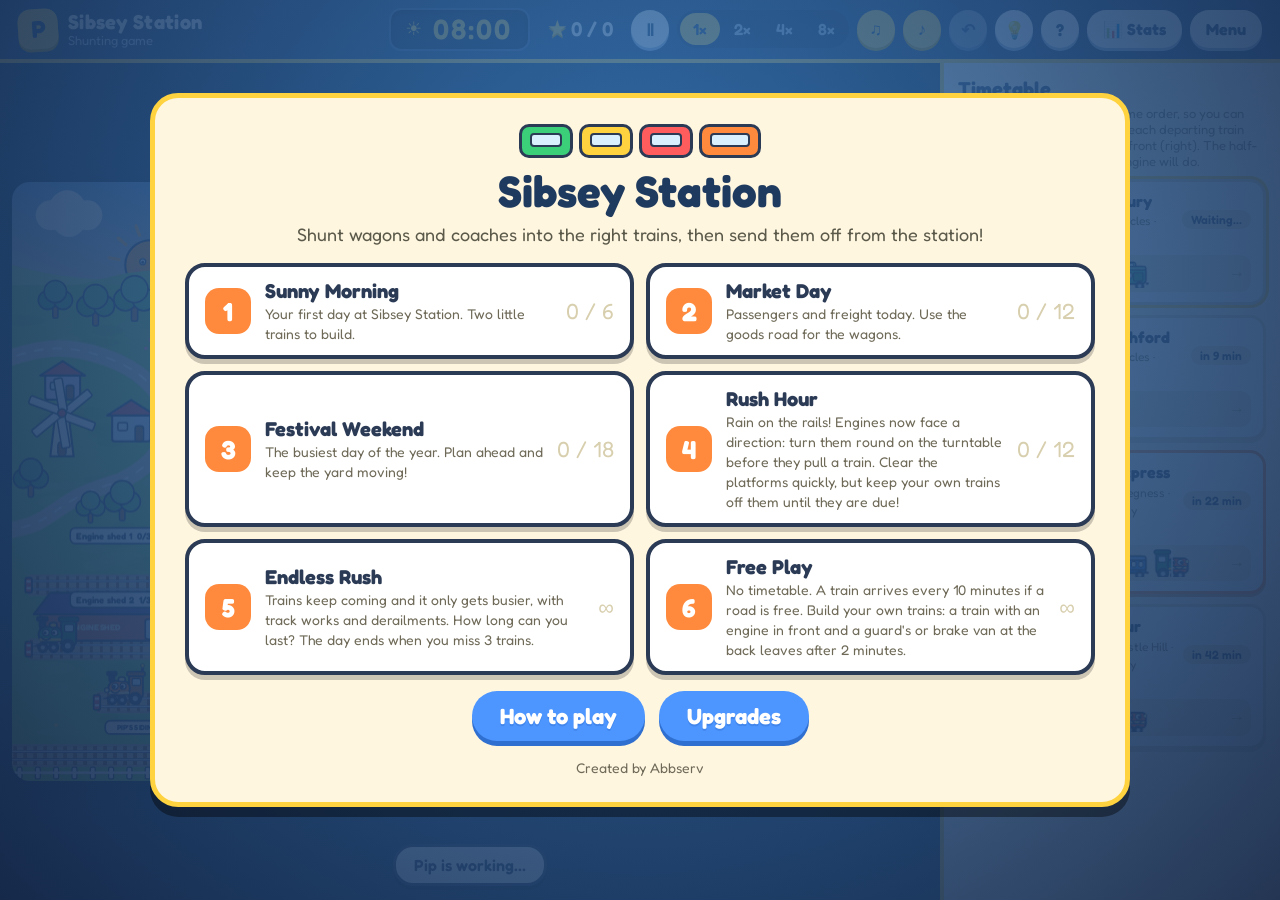
==== index.html @ cd157035 "update" ====
<!doctype html>
<html lang="en">
<head>
  <meta charset="utf-8">
  <meta name="viewport" content="width=device-width, initial-scale=1, viewport-fit=cover">
  <meta name="apple-mobile-web-app-capable" content="yes">
  <meta name="mobile-web-app-capable" content="yes">
  <meta name="apple-mobile-web-app-status-bar-style" content="black-translucent">
  <meta name="apple-mobile-web-app-title" content="Sibsey Station">
  <meta name="theme-color" content="#1f3a5f">
  <title>Sibsey Station</title>
  <link rel="preconnect" href="https://fonts.googleapis.com">
  <link rel="preconnect" href="https://fonts.gstatic.com" crossorigin>
  <link rel="stylesheet" href="https://fonts.googleapis.com/css2?family=Fredoka:wght@400;500;600;700&display=swap">
  <link rel="stylesheet" href="styles.css">
</head>
<body>
  <div id="app">
    <header class="topbar">
      <div class="brand">
        <span class="brand-badge" aria-hidden="true">P</span>
        <span><strong>Sibsey Station</strong><small id="level-name">Shunting game</small></span>
      </div>
      <div class="clock" aria-label="Time"><span id="sky-chip" class="sky-chip" title="Weather">☀️</span><span id="clock">08:00</span></div>
      <div class="stars-total" id="stars-total" title="Stars earned this day"><span class="star-icon">★</span> <span id="star-count">0</span> / <span id="star-max">0</span></div>
      <div class="controls">
        <button class="round" id="pause" type="button" aria-label="Pause">Ⅱ</button>
        <div class="speed" role="group" aria-label="Game speed">
          <button type="button" data-speed="1" class="selected">1×</button>
          <button type="button" data-speed="2">2×</button>
          <button type="button" data-speed="4">4×</button>
          <button type="button" data-speed="8">8×</button>
        </div>
        <button class="round on" id="music" type="button" aria-label="Music on" title="Music">♫</button>
        <button class="round on" id="sound" type="button" aria-label="Sound effects on" title="Sound effects">♪</button>
        <button class="round" id="undo" type="button" aria-label="Undo last move" title="Undo last move (Z)">↶</button>
        <button class="round" id="hint-button" type="button" aria-label="Show a hint" title="Hint (H)">💡</button>
        <button class="round" id="help-button" type="button" aria-label="How to play">?</button>
        <button class="pill" id="call-train" type="button" hidden title="Call the next train in from the main line now">🚆 Call train</button>
        <button class="pill" id="stats-button" type="button" title="Show how the day is going">📊 Stats</button>
        <button class="pill" id="menu-button" type="button">Menu</button>
      </div>
    </header>

    <div id="rotate-hint" class="rotate-hint">
      <span>📱↻ Turn your phone sideways for a bigger board. You can also pinch to zoom.</span>
      <button type="button" id="rotate-close" aria-label="Dismiss">×</button>
    </div>

    <main class="stage">
      <div class="canvas-wrap" id="canvas-wrap">
        <div class="scroller" id="scroller">
        <canvas id="yard" aria-label="The shunting yard. Click a vehicle to pick it up, then click a track to put it there."></canvas>
        </div>
        <div class="zoom-controls" aria-label="Zoom">
          <button type="button" id="zoom-in" aria-label="Zoom in">+</button>
          <button type="button" id="zoom-out" aria-label="Zoom out">−</button>
          <button type="button" id="zoom-fit" aria-label="Fit to screen">⤢</button>
        </div>
        <div id="tutorial" class="tutorial hidden" role="dialog" aria-live="polite">
          <div class="tut-head"><b id="tut-title"></b><span id="tut-step"></span></div>
          <p id="tut-text"></p>
          <div class="tut-row">
            <button class="link" id="tut-skip" type="button">Skip tutorial</button>
            <button class="tut-next" id="tut-next" type="button">Next</button>
          </div>
        </div>
        <div id="hint" class="hint"></div>
        <div id="toasts" class="toasts" aria-live="polite"></div>
      </div>
      <aside class="board">
        <section>
          <h2>Timetable</h2>
          <p class="board-note"><span class="board-dot arrive"></span>Arriving &nbsp; <span class="board-dot"></span>Departing. In time order, so you can see what happens next. Build each departing train like the picture, engine at the front (right). The half-and-half engine means any engine will do.</p>
          <div id="timetable" class="cards"></div>
        </section>
      </aside>
    </main>

    <div id="menu" class="overlay">
      <div class="sheet menu-sheet">
        <div class="logo-train" aria-hidden="true"><span></span><span></span><span></span><span></span></div>
        <h1>Sibsey Station</h1>
        <p class="lead">Shunt wagons and coaches into the right trains, then send them off from the station!</p>
        <div id="levels" class="levels"></div>
        <div class="row">
          <button class="big secondary" id="howto" type="button">How to play</button>
          <button class="big secondary" id="upgrades-button" type="button">Upgrades</button>
        </div>
        <p class="credit">Created by Abbserv</p>
      </div>
    </div>

    <div id="help" class="overlay hidden">
      <div class="sheet">
        <h2>How to play</h2>
        <ol class="steps">
          <li><b>Trains arrive</b> from the main line on the right, at a platform (or the goods road for goods trains), with the engine leading. The road must be <b>empty</b> or the train waits at the red signal, so don't get your own trains ready too early! Passengers get off, then you move the whole train into a siding. There the tired engine uncouples and goes to the shed by itself, and needs a little servicing (🔧) before it can pull another train.</li>
          <li><b>Random events</b> happen in Endless Rush and Free Play. A road can close for track works, and sometimes an arriving train <b>derails</b>. Click the derailed train to call the recovery crew, then wait while they put it back on the rails. A <b>signal failure</b> makes trains leave a road very slowly. If an engine <b>breaks down</b> as its train is about to leave, move the train off it, send the engine to the shed to be serviced again, and fit a new engine.</li>
          <li><b>Engines have a direction</b> on Rush Hour, Endless Rush and Free Play. They wait in the shed nose-first and arrive facing left, so send a serviced engine <b>alone</b> to the <b>turntable</b> to turn it before it pulls a train. One engine can only pull 5 vehicles in Endless Rush and Free Play: longer trains need a second engine at the front.</li>
          <li><b>Special trains</b> earn bonus stars if they leave on time: 👑 VIP trains, ✉️ mail trains (cancelled if they are more than 2 minutes late) and 🚂 heritage trains (steam engine only).</li>
          <li><b>Weather and the time of day</b> change as the day goes on. Rain makes derailments and breakdowns more likely, and fog makes signals fail more often. Late passengers get cross!</li>
          <li><b>Click a vehicle</b> to pick it up. Pip, the little engine, takes it <i>and everything between it and the yard entrance</i> (the left). <b>Engines have their own power</b>, so an engine, or a whole train with its engine in it, drives itself and doesn't need Pip.</li>
          <li><b>Click a track</b> to put them down. Green tracks have room.</li>
          <li><b>Check the Departures board.</b> Build each train with an engine at the front (the right end) and the vehicles in the right order. <b>Any engine will do</b>, steam or diesel.</li>
          <li><b>Park it at its platform</b> before the clock reaches the leaving time. Passengers will hop on, and off it goes!</li>
        </ol>
        <p class="tip">Tips: to turn a train round, move vehicles one at a time to another track. Made a mistake? Press <b>↶</b> (or Z) to undo your last move. Stuck? Press <b>💡</b> (or H) for a hint.</p>
        <div class="row">
          <button class="big secondary" id="replay-tutorial" type="button">Replay the tutorial</button>
          <button class="big" id="help-close" type="button">Got it!</button>
        </div>
      </div>
    </div>

    <div id="upgrades" class="overlay hidden">
      <div class="sheet upgrades-sheet">
        <h2>Upgrades</h2>
        <p class="lead" id="upgrade-stars">★ 0 to spend</p>
        <p class="board-note">Spend the stars you earn on Days 1 to 4. Upgrades last for every day you play from now on.</p>
        <div id="upgrade-list" class="upgrade-list"></div>
        <button class="big" id="upgrades-close" type="button">Back to menu</button>
      </div>
    </div>

    <div id="stats" class="overlay hidden">
      <div class="sheet results-sheet">
        <h2 id="stats-title">Stats</h2>
        <div id="stats-list" class="stat-grid"></div>
        <button class="big" id="stats-close" type="button">Back to the game</button>
      </div>
    </div>

    <div id="results" class="overlay hidden">
      <div class="sheet results-sheet">
        <h2 id="results-title">All done!</h2>
        <div id="results-stars" class="result-stars"></div>
        <p id="results-text" class="lead"></p>
        <div id="results-stats" class="stat-grid"></div>
        <div class="row">
          <button class="big secondary" id="again" type="button">Play again</button>
          <button class="big" id="next" type="button">Next day</button>
        </div>
        <button class="link" id="results-menu" type="button">Back to menu</button>
      </div>
    </div>
  </div>

  <script src="levels.js"></script>
  <script src="yard.js"></script>
  <script src="sound.js"></script>
  <script src="render.js"></script>
  <script src="main.js"></script>
</body>
</html>
---- styles.css ----
:root {
  --navy: #1f3a5f;
  --navy-deep: #16294a;
  --ink: #2b3a55;
  --cream: #fff6e0;
  --sun: #ffd23f;
  --orange: #ff8a3d;
  --green: #3ccf7a;
  --red: #ff5d5d;
  --blue: #4d96ff;
  font-family: 'Fredoka', 'Nunito', 'Trebuchet MS', 'Segoe UI', sans-serif;
}

* { box-sizing: border-box; }
html, body { height: 100%; margin: 0; }
html { -webkit-text-size-adjust: 100%; -webkit-tap-highlight-color: transparent; }
body { background: var(--navy-deep); color: var(--ink); overflow: hidden; -webkit-user-select: none; user-select: none; -webkit-touch-callout: none; }
button { font: inherit; cursor: pointer; }

#app { position: relative; height: 100%; height: 100dvh; padding: env(safe-area-inset-top) env(safe-area-inset-right) env(safe-area-inset-bottom) env(safe-area-inset-left); display: flex; flex-direction: column; }

/* Top bar */
.topbar { flex: 0 0 auto; display: flex; align-items: center; gap: 18px; padding: 8px 18px; background: var(--navy); border-bottom: 4px solid var(--sun); color: #fff; }
.brand { display: flex; align-items: center; gap: 10px; margin-right: auto; }
.brand-badge { width: 40px; height: 40px; display: grid; place-items: center; border-radius: 12px; background: var(--sun); color: var(--navy); font-weight: 700; font-size: 24px; box-shadow: 0 3px 0 #c99a00; transform: rotate(-4deg); }
.brand strong { display: block; font-size: 20px; letter-spacing: .3px; }
.brand small { display: block; margin-top: -2px; color: #bcd1ec; font-size: 13px; }
.clock { padding: 4px 16px; border-radius: 12px; background: #0e1b33; border: 2px solid #3b557f; font: 600 28px/1.1 'Fredoka', monospace; letter-spacing: 2px; color: var(--sun); box-shadow: inset 0 2px 6px #0008; }
.stars-total { font-size: 20px; font-weight: 600; }
.star-icon { color: var(--sun); text-shadow: 0 2px 0 #c99a00; }
.controls { display: flex; align-items: center; gap: 8px; }
.round, .pill { height: 38px; border: 0; border-radius: 19px; background: #fff; color: var(--navy); font-weight: 700; box-shadow: 0 3px 0 #9fb6d6; transition: transform .08s; }
.round { width: 38px; font-size: 17px; }
.pill { padding: 0 16px; }
.round:hover, .pill:hover { transform: translateY(-1px); }
.round:active, .pill:active { transform: translateY(2px); box-shadow: 0 1px 0 #9fb6d6; }
.round.on { background: var(--sun); box-shadow: 0 3px 0 #c99a00; }
.speed { display: flex; padding: 3px; border-radius: 19px; background: #16294a; gap: 2px; }
.speed button { height: 32px; min-width: 40px; border: 0; border-radius: 16px; background: transparent; color: #bcd1ec; font-weight: 600; }
.speed button.selected { background: var(--sun); color: var(--navy); }

/* Stage */
.stage { flex: 1 1 auto; min-height: 0; display: flex; }
.canvas-wrap { position: relative; flex: 1 1 auto; min-width: 0; background: #0f2a45; }
.scroller { position: absolute; inset: 0; display: flex; overflow: auto; -webkit-overflow-scrolling: touch; }
.scroller #yard { margin: auto; flex: none; touch-action: pan-x pan-y; }
.zoom-controls { position: absolute; left: 10px; bottom: 10px; z-index: 5; display: flex; flex-direction: column; gap: 6px; }
.zoom-controls button { width: 42px; height: 42px; border-radius: 12px; border: 3px solid var(--sun); background: var(--navy); color: #fff; font-size: 22px; line-height: 1; padding: 0; }
@media (hover: hover) and (pointer: fine) { .zoom-controls { display: none; } }
#yard { display: block; border-radius: 18px; box-shadow: 0 10px 30px #0008; cursor: default; }
.hint { position: absolute; left: 50%; bottom: 14px; transform: translateX(-50%); max-width: 80%; padding: 8px 18px; border-radius: 20px; background: #fff; border: 3px solid var(--ink); color: var(--ink); font-weight: 600; font-size: 16px; text-align: center; box-shadow: 0 4px 0 #0005; pointer-events: none; }
.hint:empty { display: none; }
.toasts { position: absolute; top: 22px; left: 26px; display: flex; flex-direction: column; align-items: flex-start; gap: 8px; pointer-events: none; }
.toast { padding: 8px 18px; border-radius: 18px; background: var(--sun); border: 3px solid var(--ink); font-weight: 600; box-shadow: 0 4px 0 #0005; animation: pop .35s ease-out, fade .5s ease-in 3.2s forwards; }
.toast.good { background: #b8f2cf; }
.toast.bad { background: #ffc9c9; }
@keyframes pop { from { transform: scale(.6) translateY(-14px); opacity: 0; } to { transform: none; opacity: 1; } }
@keyframes fade { to { opacity: 0; transform: translateY(-10px); } }

/* Departures board */
.board { flex: 0 0 340px; overflow-x: hidden; overflow-y: auto; padding: 14px; background: var(--cream); border-left: 4px solid var(--sun); }
.board h2 { display: flex; align-items: center; gap: 8px; margin: 0 0 4px; font-size: 20px; }
.board-dot { width: 14px; height: 14px; border-radius: 50%; background: var(--orange); box-shadow: 0 0 0 3px #ffd6b0; }
.board-dot.arrive { background: var(--blue); box-shadow: 0 0 0 3px #c5dcff; }
.board-note { margin: 0 0 10px; color: #7a6a4a; font-size: 13px; }
.board section + section { margin-top: 20px; }
.cards { display: grid; grid-template-columns: minmax(0, 1fr); gap: 10px; }
.card { padding: 10px 12px; border-radius: 16px; background: #fff; border: 3px solid #e4d6b4; box-shadow: 0 3px 0 #e4d6b4; }
.card .top { display: flex; align-items: center; gap: 10px; }
.card .time { padding: 2px 8px; border-radius: 8px; background: var(--navy); color: var(--sun); font-weight: 600; font-size: 17px; letter-spacing: 1px; }
.card .name { flex: 1; min-width: 0; line-height: 1.15; }
.card .name b { display: block; font-size: 16px; overflow: hidden; text-overflow: ellipsis; white-space: nowrap; }
.card .name small { color: #7a6a4a; font-size: 12px; }
.chip { padding: 2px 9px; border-radius: 12px; background: #eee3c6; font-size: 12px; font-weight: 600; white-space: nowrap; }
.consist { display: flex; align-items: center; gap: 2px; margin-top: 8px; padding: 4px 6px; border-radius: 10px; background: #f3ebd3; }
.consist img { flex: 1 1 0; min-width: 0; max-width: 40px; height: auto; aspect-ratio: 84 / 60; }
.consist .arrow { flex: 0 0 auto; margin-left: auto; padding-left: 6px; color: #b09a63; font-weight: 700; }
.card.dep.active { border-color: var(--orange); box-shadow: 0 3px 0 #e6a56a; }
.card.status-boarding .chip { background: #ffe29a; }
.card.status-ready .chip { background: #b8f2cf; }
.card.status-done { border-color: #a9e3bf; background: #f1fff6; box-shadow: 0 3px 0 #a9e3bf; }
.card.status-done .chip { background: #b8f2cf; }
.card.status-cancelled { border-color: #f0b0b0; background: #fff3f3; box-shadow: 0 3px 0 #f0b0b0; opacity: .8; }
.card.status-cancelled .chip { background: #ffc9c9; }
.card.status-arrived { opacity: .6; }
.card.status-arriving { border-color: var(--blue); }

/* Overlays */
.overlay { position: absolute; inset: 0; z-index: 10; display: flex; padding: 18px; background: radial-gradient(circle at 50% 30%, #3b7fc4cc, #16294af0); overflow-y: auto; }
.overlay.hidden { display: none; }
.sheet { margin: auto; width: min(640px, 100%); padding: 26px 30px; border-radius: 28px; background: var(--cream); border: 5px solid var(--sun); box-shadow: 0 10px 0 #0006; text-align: center; animation: pop .35s ease-out; }
.sheet h1 { margin: 6px 0; font-size: 44px; color: var(--navy); }
.sheet h2 { margin: 0 0 10px; font-size: 32px; color: var(--navy); }
.lead { margin: 0 0 18px; font-size: 18px; color: #5b5a4a; }
.logo-train { display: flex; justify-content: center; gap: 6px; margin-bottom: 4px; }
.logo-train span { width: 54px; height: 34px; border-radius: 10px; background: var(--blue); border: 3px solid var(--ink); position: relative; animation: bob 1.4s ease-in-out infinite; }
.logo-train span:nth-child(1) { background: var(--green); animation-delay: -.3s; }
.logo-train span:nth-child(2) { background: var(--sun); animation-delay: -.6s; }
.logo-train span:nth-child(3) { background: var(--red); animation-delay: -.9s; }
.logo-train span:nth-child(4) { background: var(--orange); width: 62px; }
.logo-train span::after { content: ''; position: absolute; left: 8px; right: 8px; top: 6px; height: 10px; border-radius: 4px; background: #d9f1ff; border: 2px solid var(--ink); }
@keyframes bob { 50% { transform: translateY(-6px); } }
.sheet.menu-sheet { width: min(980px, 100%); }
.levels { display: grid; grid-template-columns: repeat(2, minmax(0, 1fr)); gap: 12px; margin-bottom: 16px; }
@media (max-width: 700px) { .levels { grid-template-columns: 1fr; } }
.level-card { display: flex; align-items: center; gap: 14px; padding: 12px 16px; border: 4px solid var(--ink); border-radius: 20px; background: #fff; text-align: left; color: var(--ink); box-shadow: 0 5px 0 #0003; transition: transform .1s; }
.level-card:hover { transform: translateY(-2px) rotate(-.4deg); }
.level-card .num { width: 46px; height: 46px; flex: 0 0 auto; display: grid; place-items: center; border-radius: 14px; background: var(--orange); color: #fff; font-size: 26px; font-weight: 700; }
.level-card .txt { flex: 1; }
.level-card b { display: block; font-size: 20px; }
.level-card small { color: #6f6a58; font-size: 14px; }
.level-card .earned { font-size: 22px; color: var(--sun); text-shadow: 0 2px 0 #c99a00; white-space: nowrap; }
.level-card .earned i { color: #d8cfae; text-shadow: none; font-style: normal; }
.big { padding: 12px 28px; border: 0; border-radius: 26px; background: var(--green); color: #fff; font-size: 22px; font-weight: 700; box-shadow: 0 5px 0 #26995a; text-shadow: 0 2px 0 #26995a66; }
.big.secondary { background: var(--blue); box-shadow: 0 5px 0 #2f6fd0; text-shadow: 0 2px 0 #2f6fd066; }
.big:active { transform: translateY(3px); box-shadow: 0 2px 0 #26995a; }
.link { margin-top: 14px; border: 0; background: transparent; color: #6f6a58; font-size: 16px; text-decoration: underline; }
.steps { margin: 0 0 14px; padding-left: 24px; text-align: left; font-size: 18px; line-height: 1.45; }
.steps li { margin-bottom: 8px; }
.tip { margin: 0 0 18px; padding: 8px 14px; border-radius: 14px; background: #fff0b8; font-size: 16px; }
.row { display: flex; justify-content: center; gap: 14px; flex-wrap: wrap; }
.result-stars { display: flex; justify-content: center; gap: 6px; margin: 4px 0 8px; font-size: 54px; color: #e0d6b8; }
.result-stars .on { color: var(--sun); text-shadow: 0 4px 0 #c99a00; animation: pop .5s ease-out both; }

@media (max-width: 900px) {
  .topbar { flex-wrap: wrap; gap: 8px 12px; }
  .stage { flex-direction: column; }
  .board { flex: 0 0 200px; border-left: 0; border-top: 4px solid var(--sun); }
  .stars-total { display: none; }
}

.credit { margin: 18px 0 0; color: #6f6a58; font-size: 14px; }

/* Touch devices: bigger tap targets */
@media (pointer: coarse) {
  .round, .pill, .speed button { min-width: 44px; min-height: 44px; }
}

/* Phones and small tablets in landscape: short screens */
@media (max-height: 520px) {
  .topbar { padding: 4px 10px; gap: 8px; border-bottom-width: 3px; }
  .brand small { display: none; }
  .board { flex-basis: 250px; padding: 8px; }
  .board-note { display: none; }
  .overlay .sheet { max-height: 94dvh; overflow-y: auto; padding: 14px 18px; }
}

/* Phones in portrait */
@media (max-width: 600px) {
  .topbar { padding: 6px 10px; }
  .brand small { display: none; }
  .board { flex-basis: 170px; padding: 10px; }
  .board-note { display: none; }
  .overlay .sheet { max-height: 94dvh; overflow-y: auto; }
}

.rotate-hint { display: none; }
@media (orientation: portrait) and (max-width: 700px) {
  html.is-touch .rotate-hint { display: flex; align-items: center; gap: 8px; padding: 6px 10px; background: var(--sun); color: var(--navy-deep); font-size: 14px; }
  .rotate-hint span { flex: 1; }
  .rotate-hint button { border: 0; background: transparent; font-size: 26px; line-height: 1; color: inherit; min-width: 36px; min-height: 36px; }
  html.is-touch .rotate-hint.dismissed { display: none; }
}
.round:disabled { opacity: .45; cursor: default; transform: none; }
.card.dep { border-left: 8px solid var(--orange); }
.card.arr { border-left: 8px solid var(--blue); }
.card.next { box-shadow: 0 0 0 3px #ffd23f, 0 3px 0 #e6a56a; }
.board-note .board-dot { display: inline-block; width: 10px; height: 10px; margin-right: 4px; vertical-align: middle; box-shadow: none; }

/* Sky chip next to the clock */
.clock { display: flex; align-items: center; gap: 10px; }
.sky-chip { font-size: 24px; line-height: 1; }

/* Special trains on the timetable */
.card.dep.special { border-color: #f2c94c; box-shadow: 0 3px 0 #f2c94c; background: #fffbea; }
.card.dep.special.status-done { background: #f1fff6; border-color: #a9e3bf; box-shadow: 0 3px 0 #a9e3bf; }

/* Results and stats */
.stat-grid { display: grid; grid-template-columns: repeat(2, minmax(0, 1fr)); gap: 8px 14px; margin: 0 0 16px; text-align: left; }
.stat-grid:empty { display: none; }
.stat { display: flex; align-items: center; gap: 8px; padding: 6px 12px; border-radius: 14px; background: #fff; border: 3px solid #e4d6b4; font-size: 15px; }
.stat .si { font-size: 20px; }
.stat .sn { flex: 1; color: #6f6a58; }
.stat .sv { color: var(--navy); font-size: 17px; white-space: nowrap; }
@media (max-width: 600px) { .stat-grid { grid-template-columns: 1fr; } }

/* Upgrades */
.sheet.upgrades-sheet { width: min(760px, 100%); }
.upgrade-list { display: grid; grid-template-columns: repeat(2, minmax(0, 1fr)); gap: 12px; margin: 0 0 18px; text-align: left; }
@media (max-width: 700px) { .upgrade-list { grid-template-columns: 1fr; } }
.upgrade { display: flex; align-items: center; gap: 12px; padding: 10px 14px; border: 4px solid var(--ink); border-radius: 18px; background: #fff; box-shadow: 0 4px 0 #0003; }
.upgrade.owned { background: #f1fff6; border-color: #3a9b66; }
.upgrade .ui { font-size: 30px; flex: 0 0 auto; }
.upgrade .ut { flex: 1; min-width: 0; }
.upgrade b { display: block; font-size: 17px; }
.upgrade small { color: #6f6a58; font-size: 13px; line-height: 1.2; display: block; }
.upgrade .buy { flex: 0 0 auto; padding: 6px 14px; border: 0; border-radius: 16px; background: var(--sun); color: var(--navy); font-weight: 700; font-size: 16px; box-shadow: 0 3px 0 #c99a00; }
.upgrade .buy:disabled { background: #e8e1c8; color: #9b9378; box-shadow: none; cursor: default; }
.upgrade.owned .buy:disabled { background: #b8f2cf; color: #1f7a48; }
#upgrades-button.glow { animation: glow 1.6s ease-in-out infinite; }
@keyframes glow { 50% { box-shadow: 0 5px 0 #2f6fd0, 0 0 0 6px #ffd23f; } }

/* Tutorial */
.tutorial { position: absolute; left: 14px; bottom: 14px; z-index: 6; width: min(380px, calc(100% - 28px)); padding: 12px 16px; border-radius: 20px; background: #fff; border: 4px solid var(--orange); box-shadow: 0 6px 0 #0004; animation: pop .35s ease-out; }
.tutorial.hidden { display: none; }
.tutorial p { margin: 6px 0 8px; font-size: 15px; line-height: 1.35; }
.tut-head { display: flex; align-items: baseline; justify-content: space-between; gap: 10px; }
.tut-head b { font-size: 18px; color: var(--navy); }
.tut-head span { color: #9b9378; font-size: 13px; font-weight: 600; }
.tut-row { display: flex; align-items: center; justify-content: space-between; gap: 10px; }
.tut-row .link { margin: 0; font-size: 13px; }
.tut-next { padding: 6px 18px; border: 0; border-radius: 16px; background: var(--green); color: #fff; font-weight: 700; font-size: 16px; box-shadow: 0 3px 0 #26995a; }
html.is-touch .tutorial { left: 64px; width: min(340px, calc(100% - 78px)); }
.board.tut-pulse { animation: boardpulse 1.2s ease-in-out infinite; }
@keyframes boardpulse { 50% { box-shadow: inset 0 0 0 5px var(--orange); } }
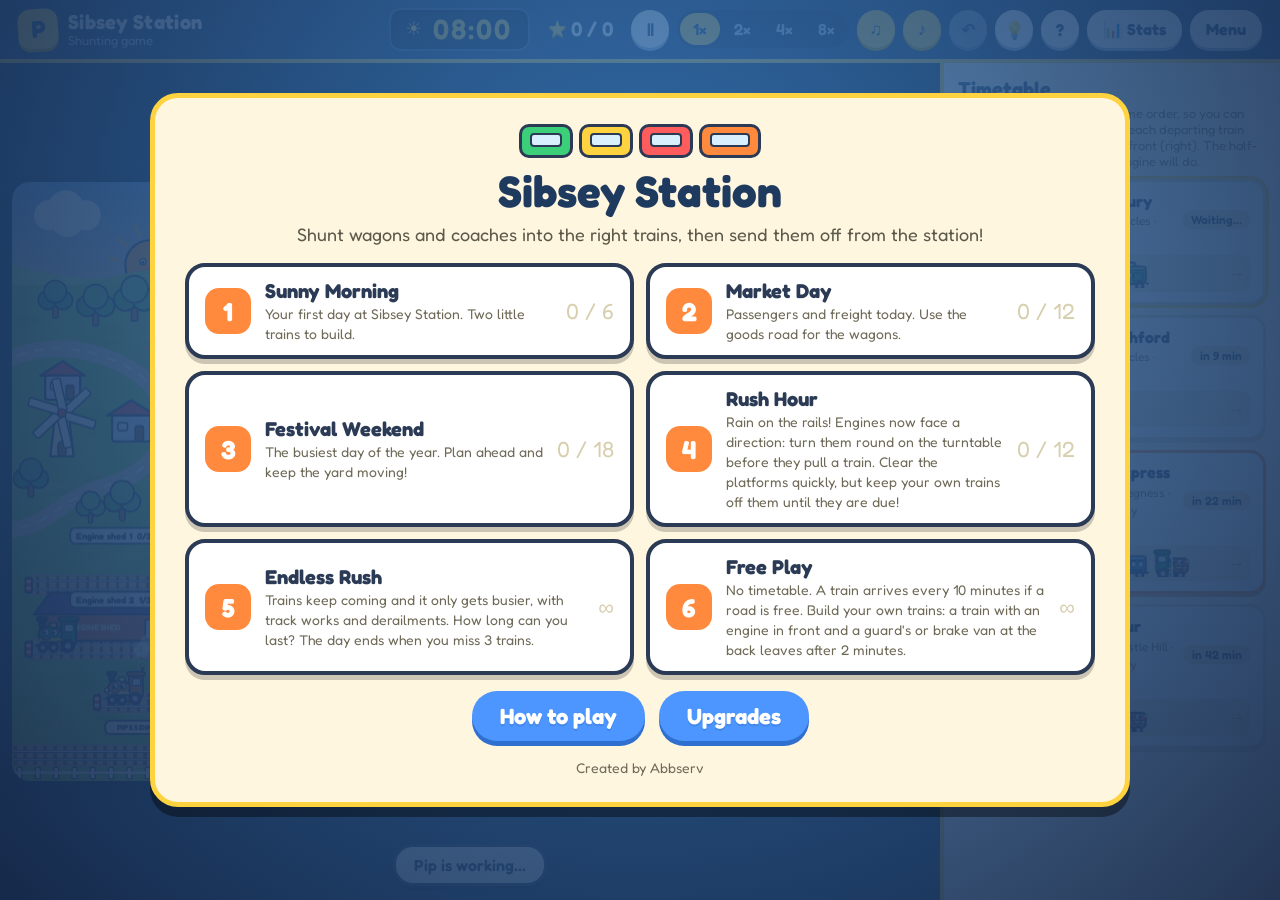
==== commit fb7dcfab: "update" ====
--- a/index.html
+++ b/index.html
@@ -97,7 +97,7 @@
         <ol class="steps">
           <li><b>Trains arrive</b> from the main line on the right, at a platform (or the goods road for goods trains), with the engine leading. The road must be <b>empty</b> or the train waits at the red signal, so don't get your own trains ready too early! Passengers get off, then you move the whole train into a siding. There the tired engine uncouples and goes to the shed by itself, and needs a little servicing (🔧) before it can pull another train.</li>
           <li><b>Random events</b> happen in Endless Rush and Free Play. A road can close for track works, and sometimes an arriving train <b>derails</b>. Click the derailed train to call the recovery crew, then wait while they put it back on the rails. A <b>signal failure</b> makes trains leave a road very slowly. If an engine <b>breaks down</b> as its train is about to leave, move the train off it, send the engine to the shed to be serviced again, and fit a new engine.</li>
-          <li><b>Engines have a direction</b> on Rush Hour, Endless Rush and Free Play. They wait in the shed nose-first and arrive facing left, so send a serviced engine <b>alone</b> to the <b>turntable</b> to turn it before it pulls a train. One engine can only pull 5 vehicles in Endless Rush and Free Play: longer trains need a second engine at the front.</li>
+          <li><b>Engines have a direction</b> on Rush Hour, Endless Rush and Free Play. They wait in the shed nose-first and arrive facing left, so send a serviced engine <b>alone</b> to the <b>turntable</b> to turn it before it pulls a train. One engine can only pull 6 wagons or coaches in Endless Rush and Free Play: longer trains need a second engine at the front.</li>
           <li><b>Special trains</b> earn bonus stars if they leave on time: 👑 VIP trains, ✉️ mail trains (cancelled if they are more than 2 minutes late) and 🚂 heritage trains (steam engine only).</li>
           <li><b>Weather and the time of day</b> change as the day goes on. Rain makes derailments and breakdowns more likely, and fog makes signals fail more often. Late passengers get cross!</li>
           <li><b>Click a vehicle</b> to pick it up. Pip, the little engine, takes it <i>and everything between it and the yard entrance</i> (the left). <b>Engines have their own power</b>, so an engine, or a whole train with its engine in it, drives itself and doesn't need Pip.</li>
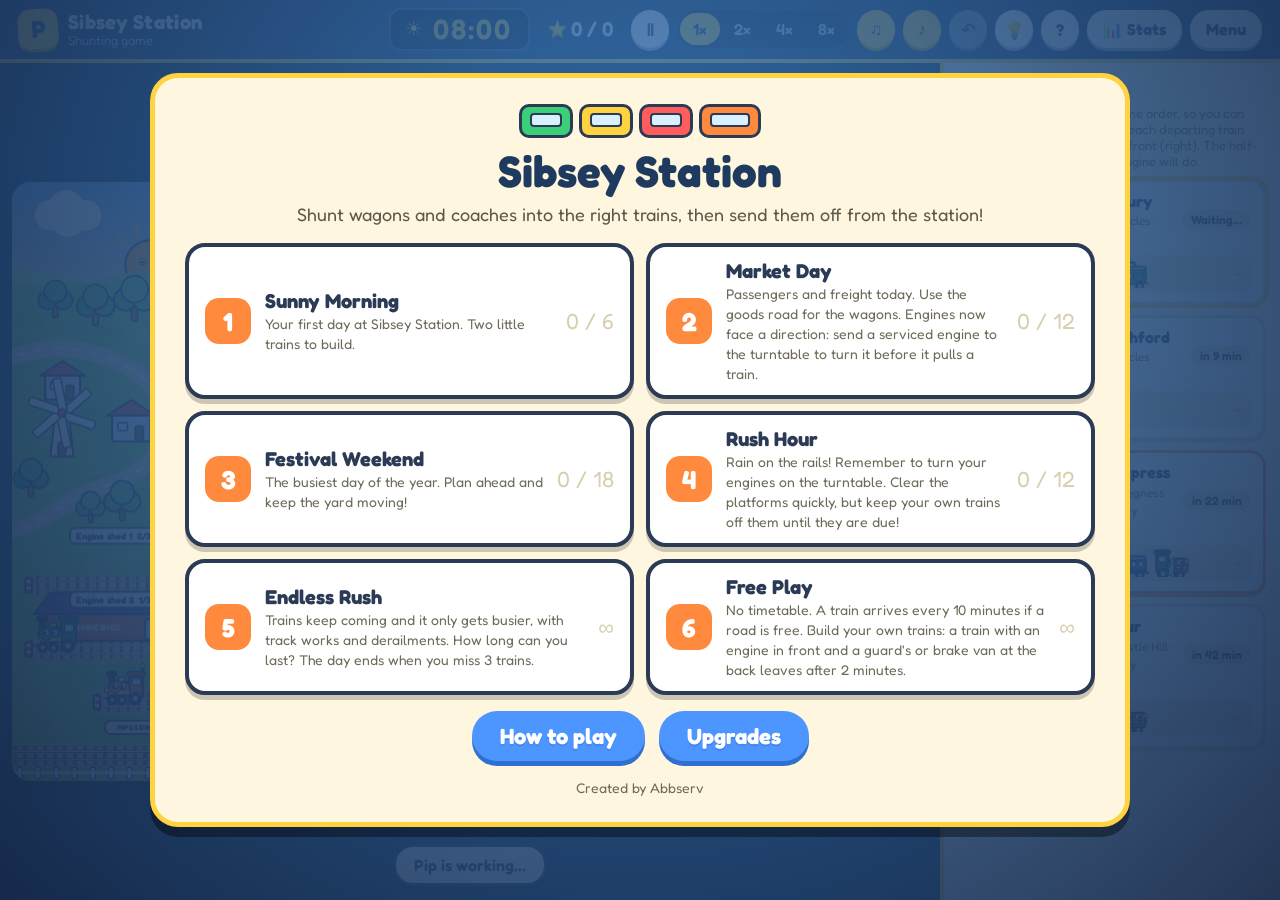
==== commit af75dc32: "update" ====
--- a/index.html
+++ b/index.html
@@ -97,7 +97,7 @@
         <ol class="steps">
           <li><b>Trains arrive</b> from the main line on the right, at a platform (or the goods road for goods trains), with the engine leading. The road must be <b>empty</b> or the train waits at the red signal, so don't get your own trains ready too early! Passengers get off, then you move the whole train into a siding. There the tired engine uncouples and goes to the shed by itself, and needs a little servicing (🔧) before it can pull another train.</li>
           <li><b>Random events</b> happen in Endless Rush and Free Play. A road can close for track works, and sometimes an arriving train <b>derails</b>. Click the derailed train to call the recovery crew, then wait while they put it back on the rails. A <b>signal failure</b> makes trains leave a road very slowly. If an engine <b>breaks down</b> as its train is about to leave, move the train off it, send the engine to the shed to be serviced again, and fit a new engine.</li>
-          <li><b>Engines have a direction</b> on Rush Hour, Endless Rush and Free Play. They wait in the shed nose-first and arrive facing left, so send a serviced engine <b>alone</b> to the <b>turntable</b> to turn it before it pulls a train. One engine can only pull 6 wagons or coaches in Endless Rush and Free Play: longer trains need a second engine at the front.</li>
+          <li><b>Engines have a direction</b> from Day 2 onwards. They wait in the shed nose-first and arrive facing left, so send a serviced engine <b>alone</b> to the <b>turntable</b> to turn it before it pulls a train. One engine can only pull 6 wagons or coaches in Endless Rush and Free Play: longer trains need a second engine at the front.</li>
           <li><b>Special trains</b> earn bonus stars if they leave on time: 👑 VIP trains, ✉️ mail trains (cancelled if they are more than 2 minutes late) and 🚂 heritage trains (steam engine only).</li>
           <li><b>Weather and the time of day</b> change as the day goes on. Rain makes derailments and breakdowns more likely, and fog makes signals fail more often. Late passengers get cross!</li>
           <li><b>Click a vehicle</b> to pick it up. Pip, the little engine, takes it <i>and everything between it and the yard entrance</i> (the left). <b>Engines have their own power</b>, so an engine, or a whole train with its engine in it, drives itself and doesn't need Pip.</li>
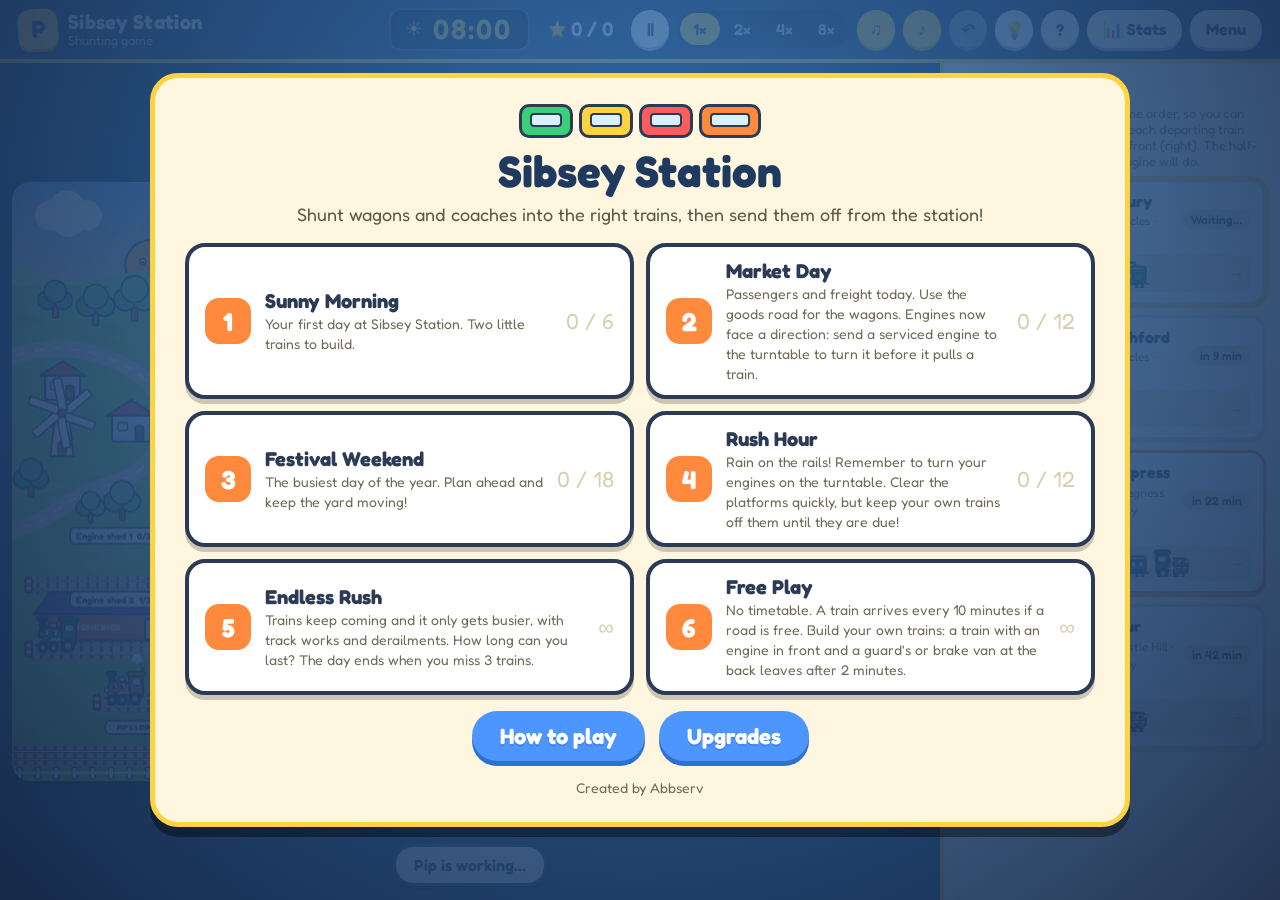
==== commit f709ee38: "updated" ====
--- a/index.html
+++ b/index.html
@@ -97,7 +97,7 @@
         <ol class="steps">
           <li><b>Trains arrive</b> from the main line on the right, at a platform (or the goods road for goods trains), with the engine leading. The road must be <b>empty</b> or the train waits at the red signal, so don't get your own trains ready too early! Passengers get off, then you move the whole train into a siding. There the tired engine uncouples and goes to the shed by itself, and needs a little servicing (🔧) before it can pull another train.</li>
           <li><b>Random events</b> happen in Endless Rush and Free Play. A road can close for track works, and sometimes an arriving train <b>derails</b>. Click the derailed train to call the recovery crew, then wait while they put it back on the rails. A <b>signal failure</b> makes trains leave a road very slowly. If an engine <b>breaks down</b> as its train is about to leave, move the train off it, send the engine to the shed to be serviced again, and fit a new engine.</li>
-          <li><b>Engines have a direction</b> from Day 2 onwards. They wait in the shed nose-first and arrive facing left, so send a serviced engine <b>alone</b> to the <b>turntable</b> to turn it before it pulls a train. One engine can only pull 6 wagons or coaches in Endless Rush and Free Play: longer trains need a second engine at the front.</li>
+          <li><b>Engines have a direction</b> from Day 2 onwards. Engines arrive facing left and have to <b>reverse</b> into the engine shed, so they wait there facing right. When one comes out again it is facing left, the wrong way for the main line, so send it <b>alone</b> to the <b>turntable</b> to turn it before it pulls a train. Moving between sidings and platforms doesn't change the way an engine faces. One engine can only pull 6 wagons or coaches in Endless Rush and Free Play: longer trains need a second engine at the front.</li>
           <li><b>Special trains</b> earn bonus stars if they leave on time: 👑 VIP trains, ✉️ mail trains (cancelled if they are more than 2 minutes late) and 🚂 heritage trains (steam engine only).</li>
           <li><b>Weather and the time of day</b> change as the day goes on. Rain makes derailments and breakdowns more likely, and fog makes signals fail more often. Late passengers get cross!</li>
           <li><b>Click a vehicle</b> to pick it up. Pip, the little engine, takes it <i>and everything between it and the yard entrance</i> (the left). <b>Engines have their own power</b>, so an engine, or a whole train with its engine in it, drives itself and doesn't need Pip.</li>
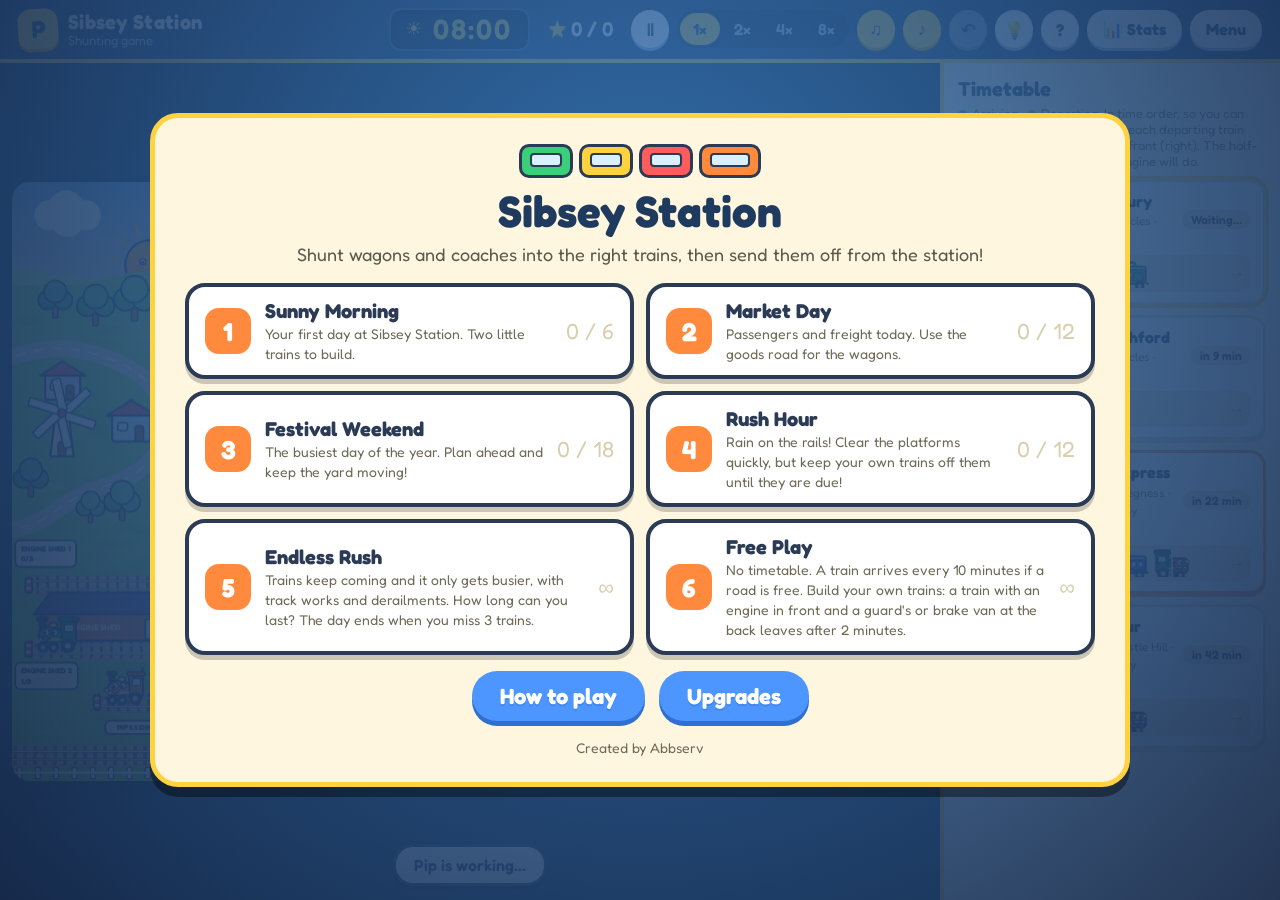
==== commit 246fe758: "updated" ====
--- a/index.html
+++ b/index.html
@@ -97,7 +97,6 @@
         <ol class="steps">
           <li><b>Trains arrive</b> from the main line on the right, at a platform (or the goods road for goods trains), with the engine leading. The road must be <b>empty</b> or the train waits at the red signal, so don't get your own trains ready too early! Passengers get off, then you move the whole train into a siding. There the tired engine uncouples and goes to the shed by itself, and needs a little servicing (🔧) before it can pull another train.</li>
           <li><b>Random events</b> happen in Endless Rush and Free Play. A road can close for track works, and sometimes an arriving train <b>derails</b>. Click the derailed train to call the recovery crew, then wait while they put it back on the rails. A <b>signal failure</b> makes trains leave a road very slowly. If an engine <b>breaks down</b> as its train is about to leave, move the train off it, send the engine to the shed to be serviced again, and fit a new engine.</li>
-          <li><b>Engines have a direction</b> from Day 2 onwards. Engines arrive facing left and have to <b>reverse</b> into the engine shed, so they wait there facing right. When one comes out again it is facing left, the wrong way for the main line, so send it <b>alone</b> to the <b>turntable</b> to turn it before it pulls a train. Moving between sidings and platforms doesn't change the way an engine faces. One engine can only pull 6 wagons or coaches in Endless Rush and Free Play: longer trains need a second engine at the front.</li>
           <li><b>Special trains</b> earn bonus stars if they leave on time: 👑 VIP trains, ✉️ mail trains (cancelled if they are more than 2 minutes late) and 🚂 heritage trains (steam engine only).</li>
           <li><b>Weather and the time of day</b> change as the day goes on. Rain makes derailments and breakdowns more likely, and fog makes signals fail more often. Late passengers get cross!</li>
           <li><b>Click a vehicle</b> to pick it up. Pip, the little engine, takes it <i>and everything between it and the yard entrance</i> (the left). <b>Engines have their own power</b>, so an engine, or a whole train with its engine in it, drives itself and doesn't need Pip.</li>
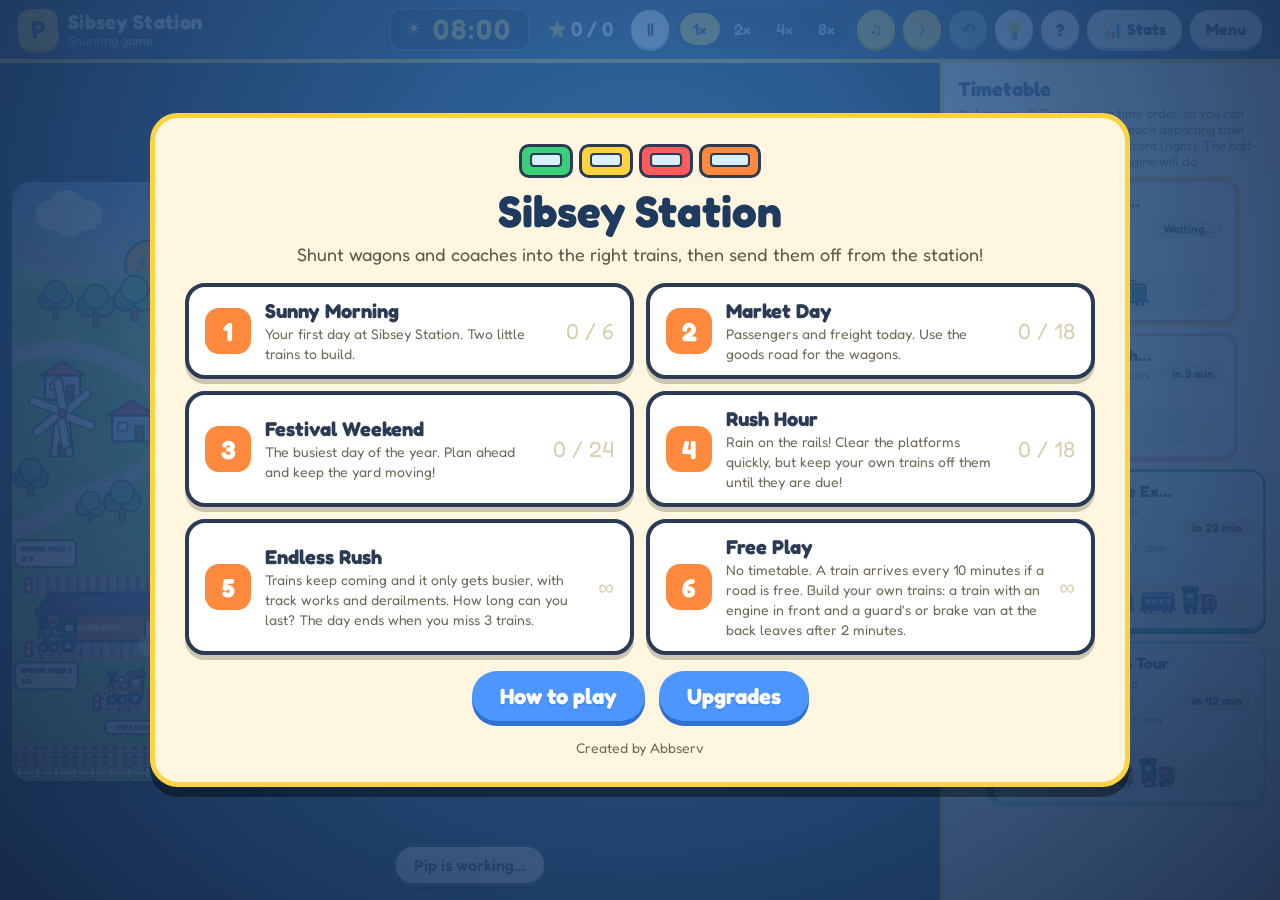
==== commit 8771b7b9: "updated" ====
--- a/index.html
+++ b/index.html
@@ -67,6 +67,7 @@
         </div>
         <div id="hint" class="hint"></div>
         <div id="toasts" class="toasts" aria-live="polite"></div>
+        <div id="fast-forward" class="fast-forward" hidden>⏩ Fast forwarding…</div>
       </div>
       <aside class="board">
         <section>
--- a/styles.css
+++ b/styles.css
@@ -213,3 +213,18 @@
 html.is-touch .tutorial { left: 64px; width: min(340px, calc(100% - 78px)); }
 .board.tut-pulse { animation: boardpulse 1.2s ease-in-out infinite; }
 @keyframes boardpulse { 50% { box-shadow: inset 0 0 0 5px var(--orange); } }
+
+/* Timetable: arrivals sit to the left in red, departures are offset to the right in green. */
+.cards .card.arr { margin-right: 28px; border-color: #e8a3a3; border-left: 8px solid #d94f4f; background: #fff1f1; box-shadow: 0 3px 0 #e8a3a3; }
+.cards .card.dep { margin-left: 28px; border-color: #9fd9b4; border-left: 8px solid #2f9e6b; background: #f0fbf4; box-shadow: 0 3px 0 #9fd9b4; }
+.cards .card.dep.active { border-color: #2f9e6b; box-shadow: 0 3px 0 #1f7a50; }
+.cards .card.dep.special { border-color: #f2c94c; border-left-color: #2f9e6b; box-shadow: 0 3px 0 #f2c94c; background: #fffbea; }
+.cards .card.arr.status-arriving { border-color: #d94f4f; }
+.cards .card.arr.status-derailed { border-color: #d94f4f; background: #ffd9d9; }
+.cards .card.next { box-shadow: 0 0 0 3px #ffd23f, 0 3px 0 #e6a56a; }
+.cards .card.status-done { border-color: #a9e3bf; background: #f1fff6; box-shadow: 0 3px 0 #a9e3bf; }
+.cards .card.status-cancelled { border-color: #f0b0b0; background: #fff3f3; box-shadow: 0 3px 0 #f0b0b0; }
+
+.fast-forward { position: absolute; top: 50%; left: 50%; transform: translate(-50%, -50%); padding: 12px 28px; border-radius: 22px; background: var(--sun); border: 3px solid var(--ink); font-size: 26px; font-weight: 700; box-shadow: 0 5px 0 #0005; pointer-events: none; animation: ff-pulse 1s ease-in-out infinite; }
+.fast-forward[hidden] { display: none; }
+@keyframes ff-pulse { 50% { opacity: .6; } }
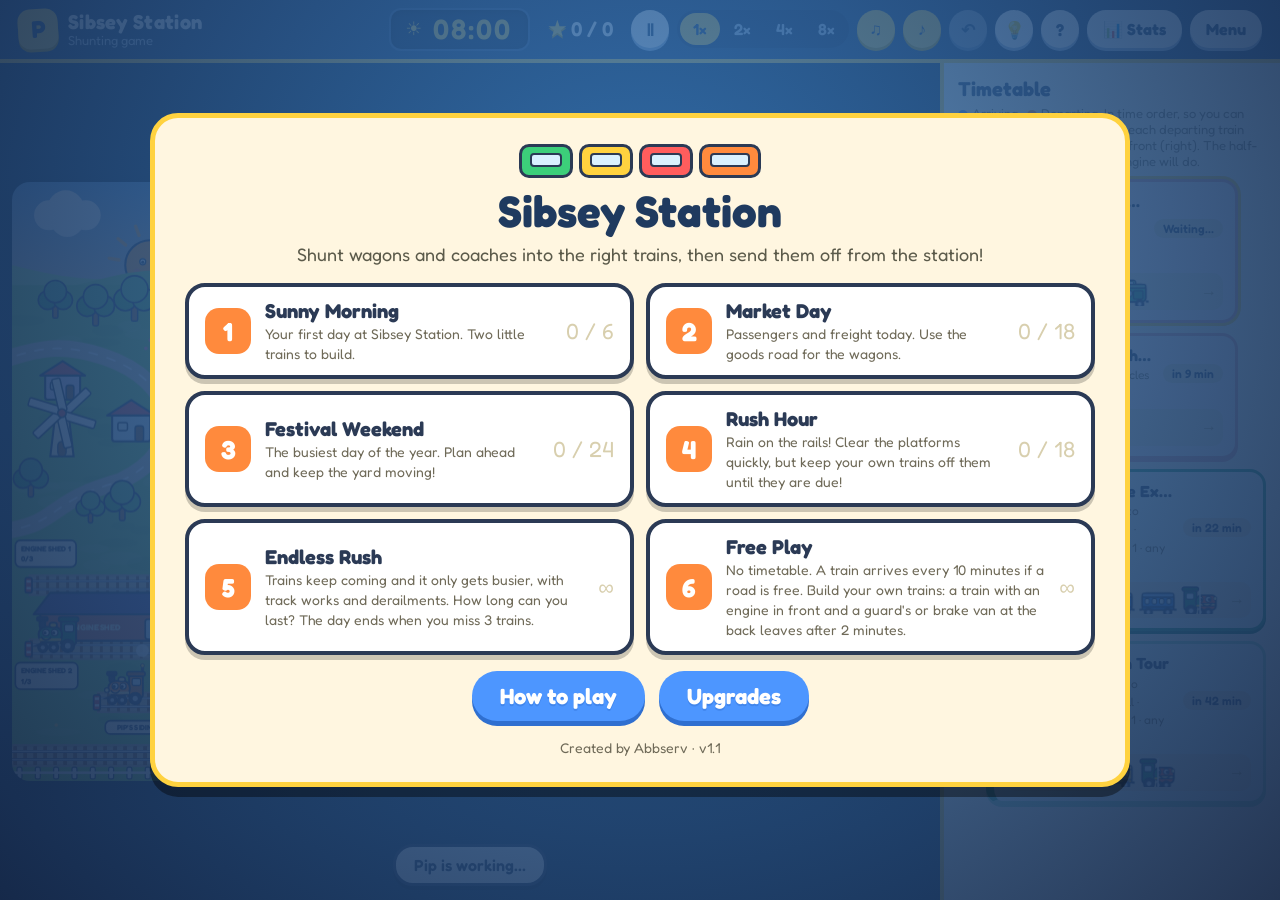
==== commit 725da792: "update levels and yard" ====
--- a/index.html
+++ b/index.html
@@ -88,7 +88,7 @@
           <button class="big secondary" id="howto" type="button">How to play</button>
           <button class="big secondary" id="upgrades-button" type="button">Upgrades</button>
         </div>
-        <p class="credit">Created by Abbserv</p>
+        <p class="credit">Created by Abbserv · <span id="version"></span></p>
       </div>
     </div>
 
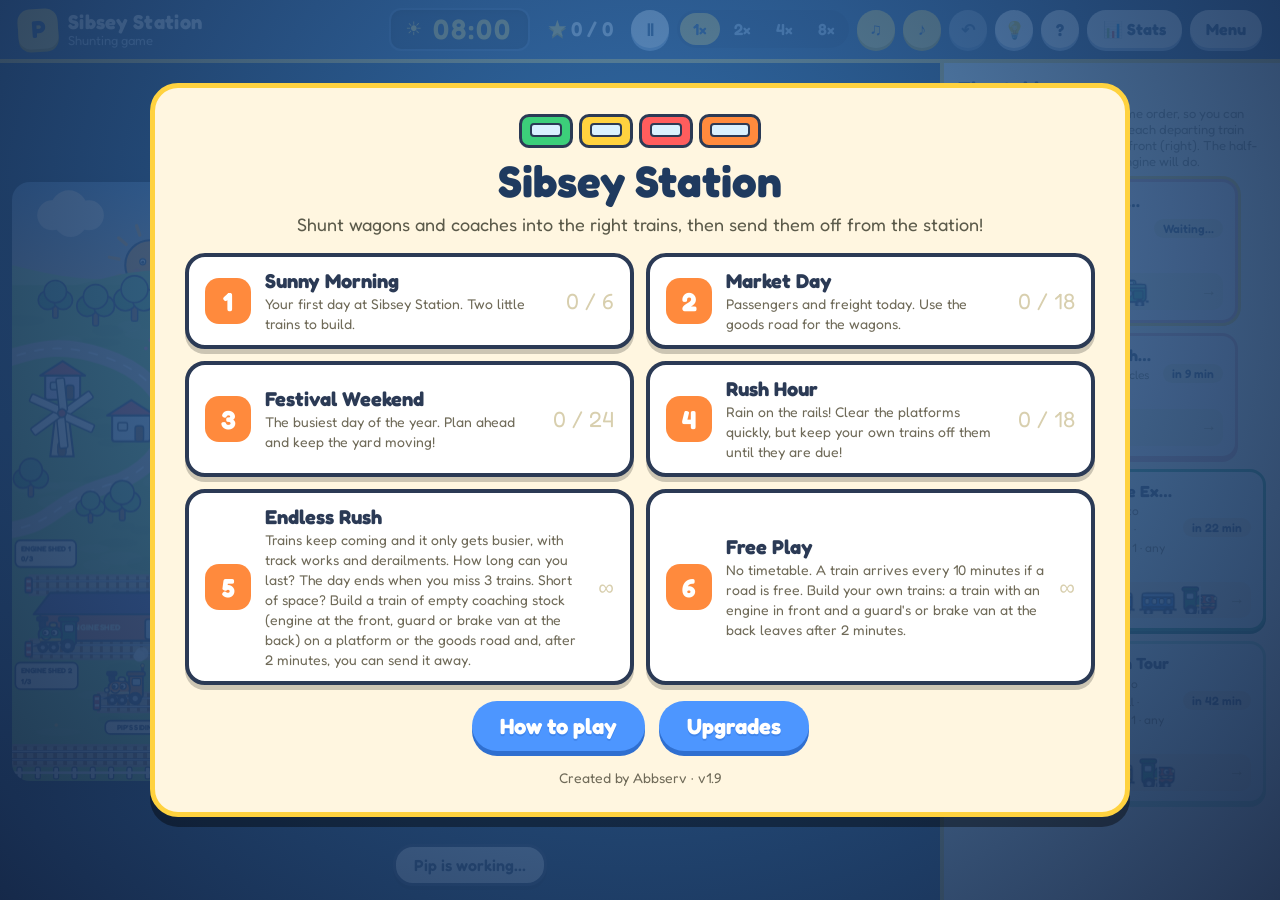
==== commit 011e06dd: "updated" ====
--- a/index.html
+++ b/index.html
@@ -131,6 +131,15 @@
       </div>
     </div>
 
+    <div id="spare-ask" class="overlay hidden">
+      <div class="sheet results-sheet">
+        <h2>Send away as empty coaching stock?</h2>
+        <p id="spare-ask-text"></p>
+        <button class="big" id="spare-send" type="button">Send it away</button>
+        <button class="big" id="spare-keep" type="button">Keep it here</button>
+      </div>
+    </div>
+
     <div id="results" class="overlay hidden">
       <div class="sheet results-sheet">
         <h2 id="results-title">All done!</h2>
--- a/styles.css
+++ b/styles.css
@@ -228,3 +228,6 @@
 .fast-forward { position: absolute; top: 50%; left: 50%; transform: translate(-50%, -50%); padding: 12px 28px; border-radius: 22px; background: var(--sun); border: 3px solid var(--ink); font-size: 26px; font-weight: 700; box-shadow: 0 5px 0 #0005; pointer-events: none; animation: ff-pulse 1s ease-in-out infinite; }
 .fast-forward[hidden] { display: none; }
 @keyframes ff-pulse { 50% { opacity: .6; } }
+
+.board-note .board-dot { background: #2f9e6b; }
+.board-note .board-dot.arrive { background: #d94f4f; }
